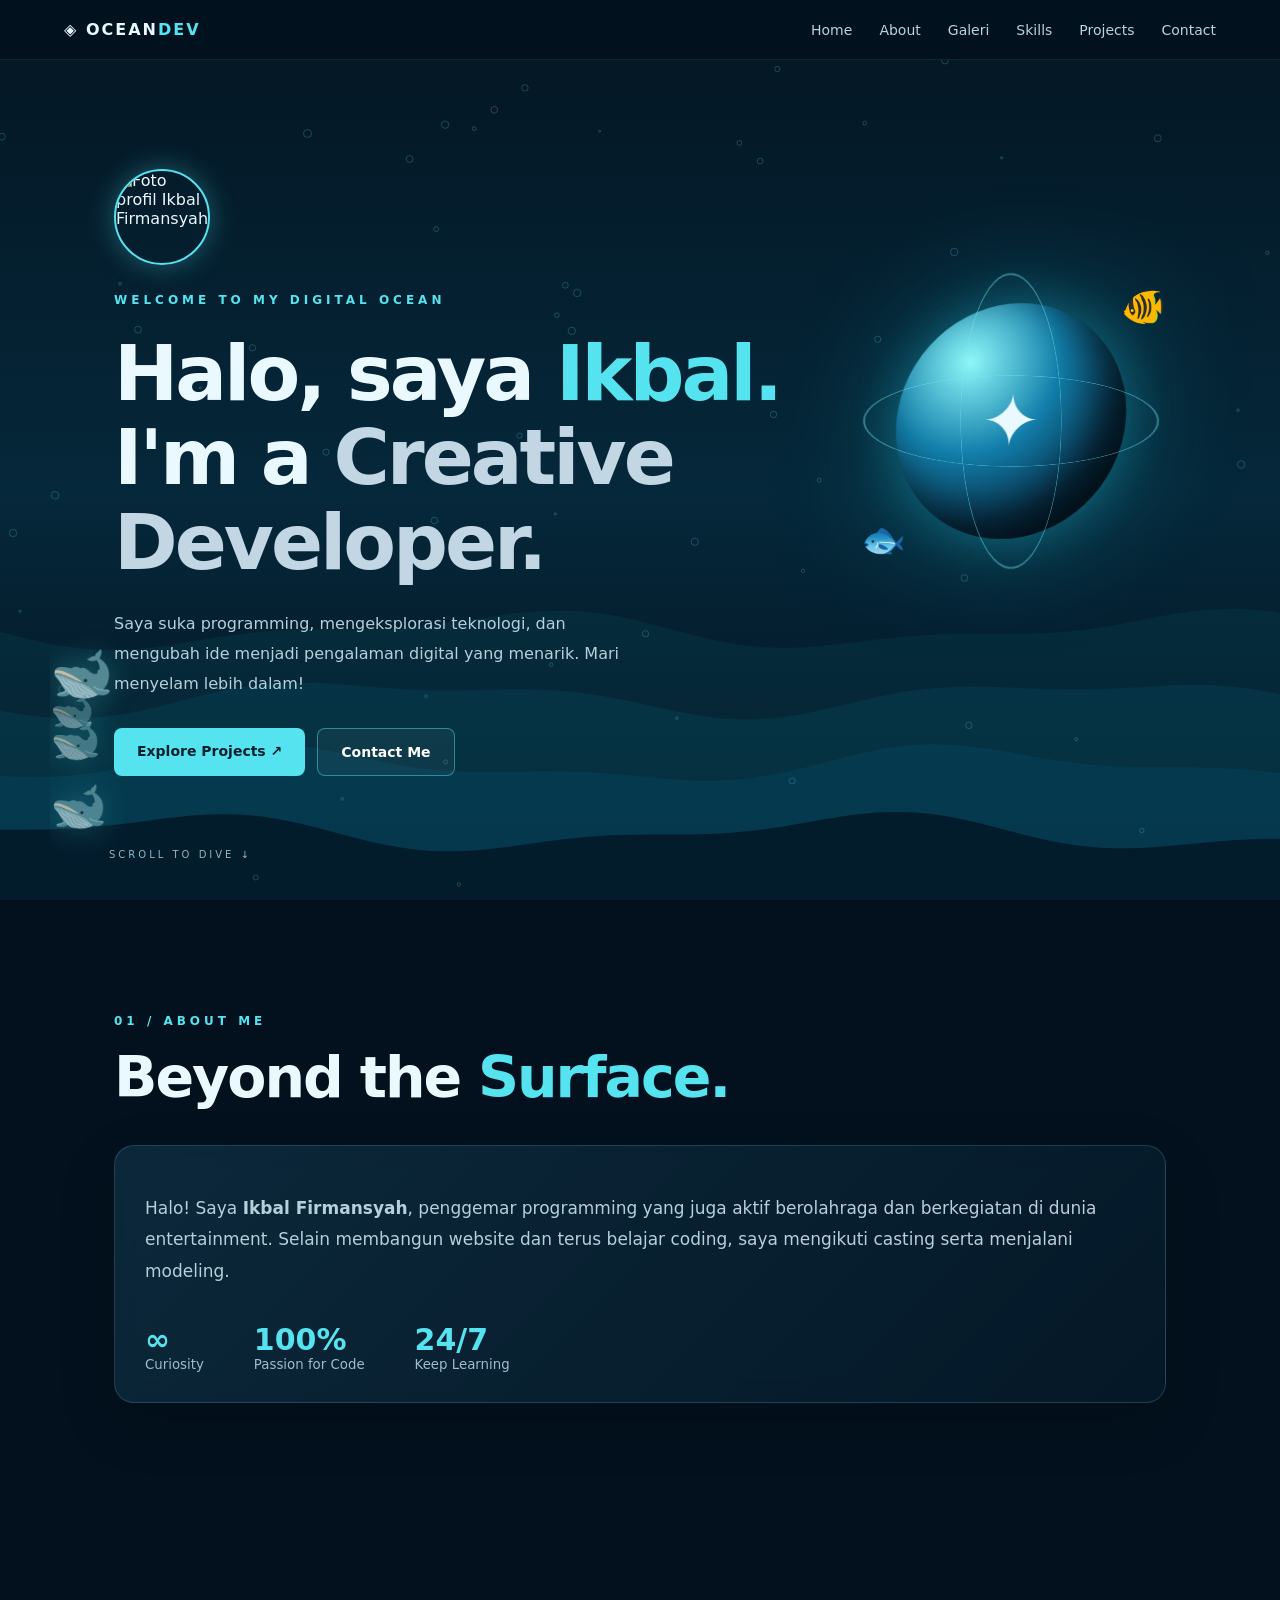
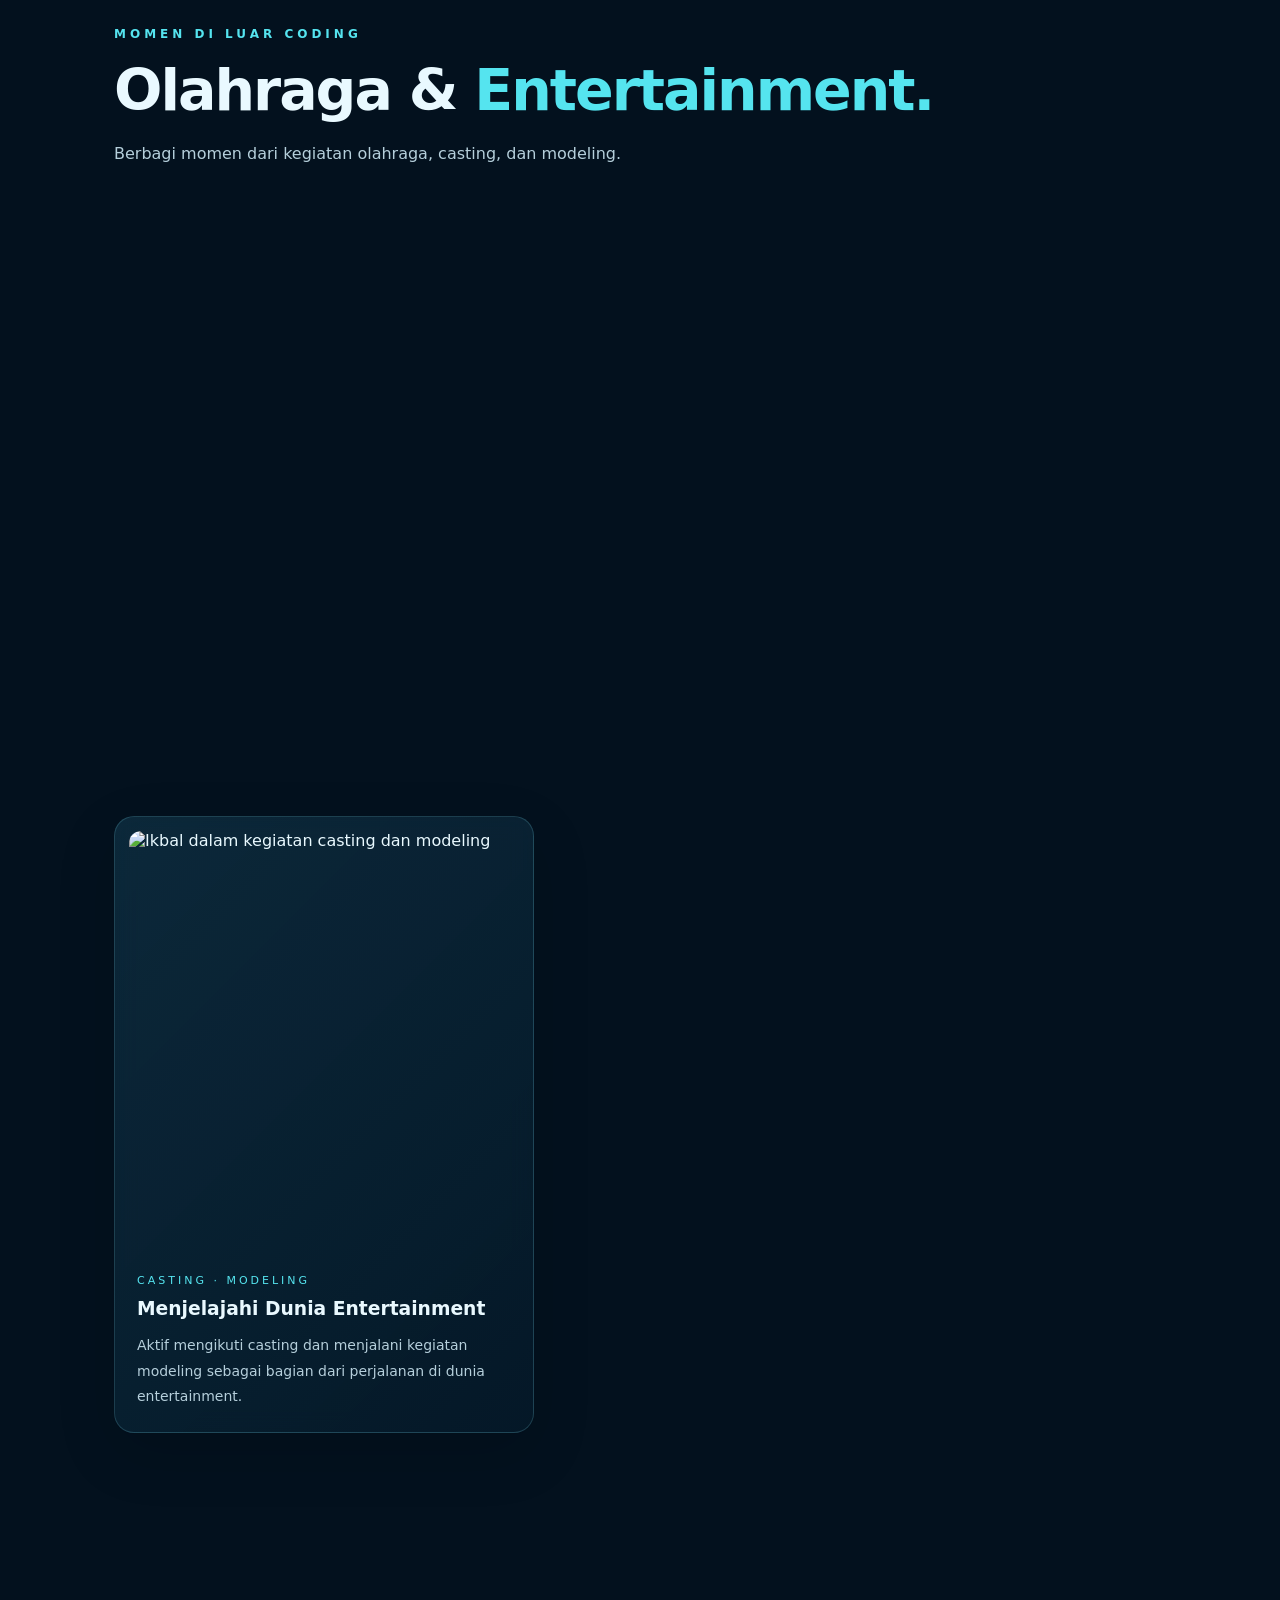
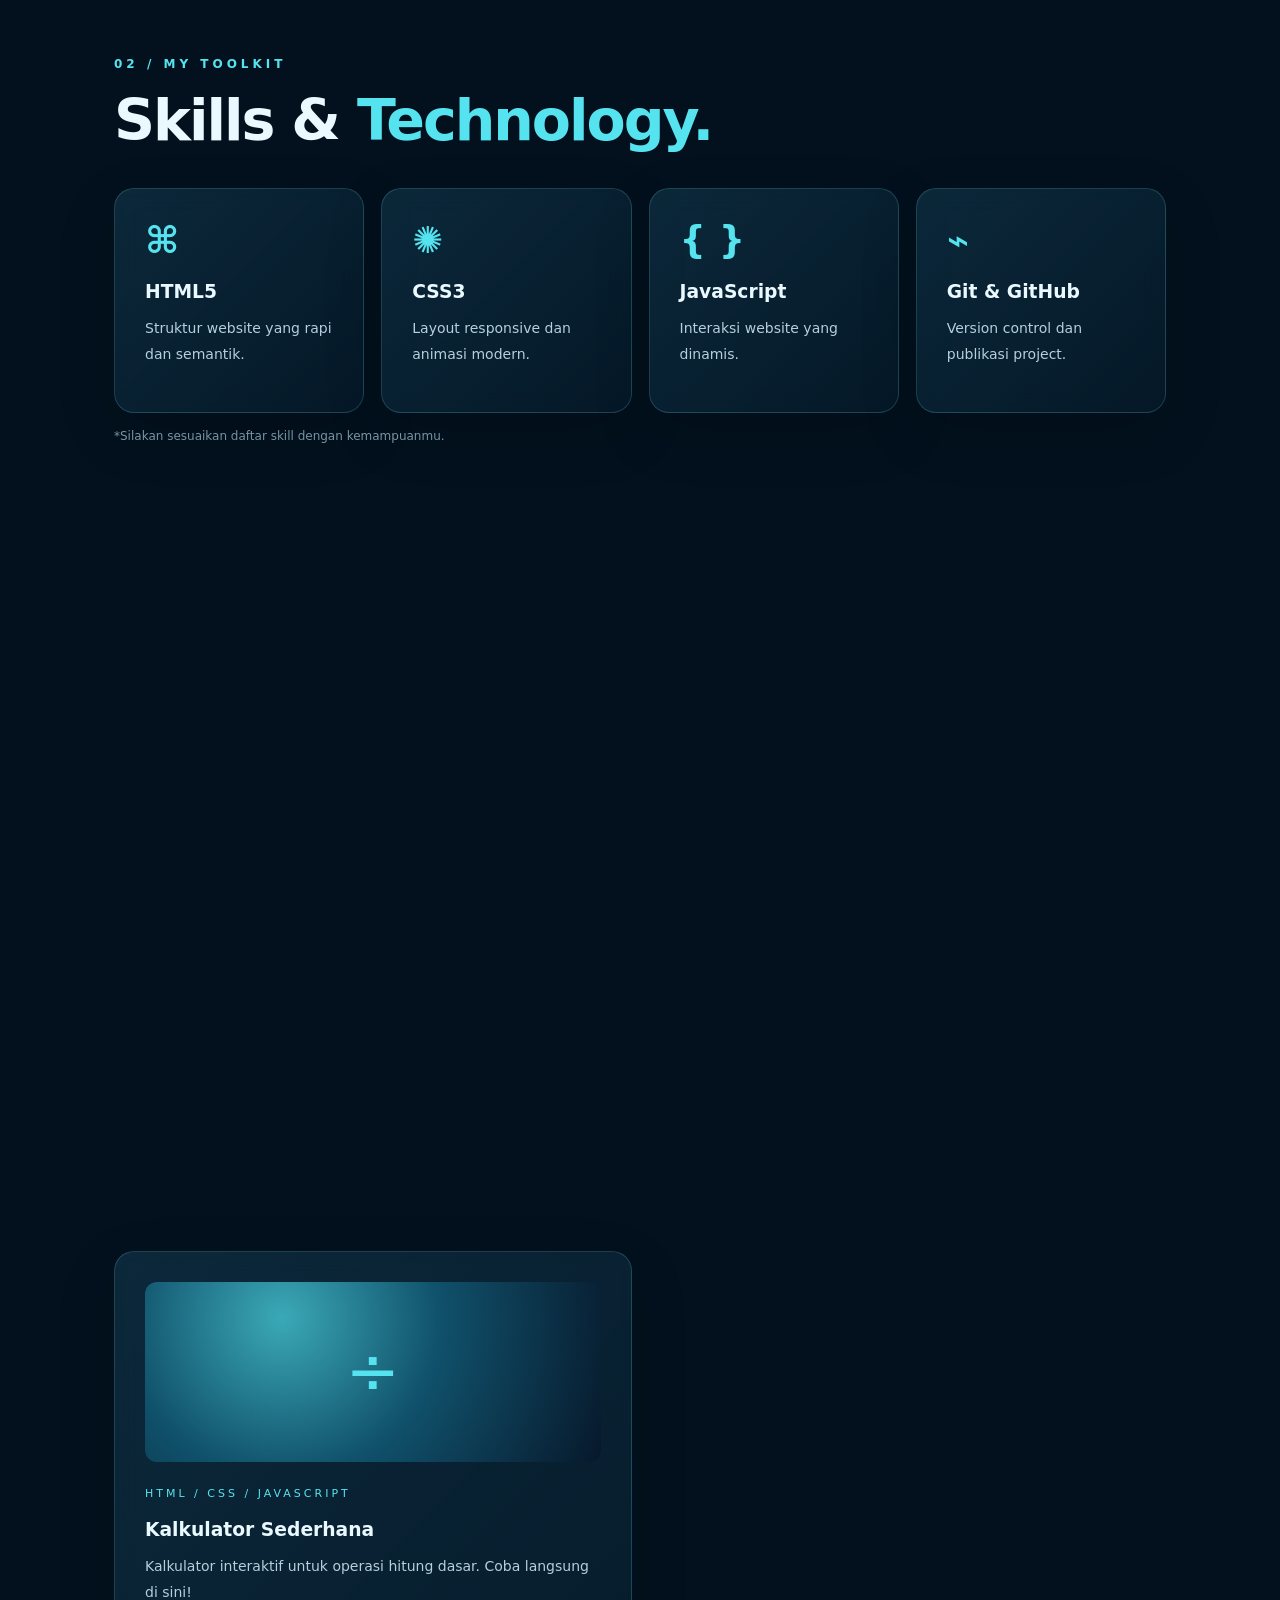
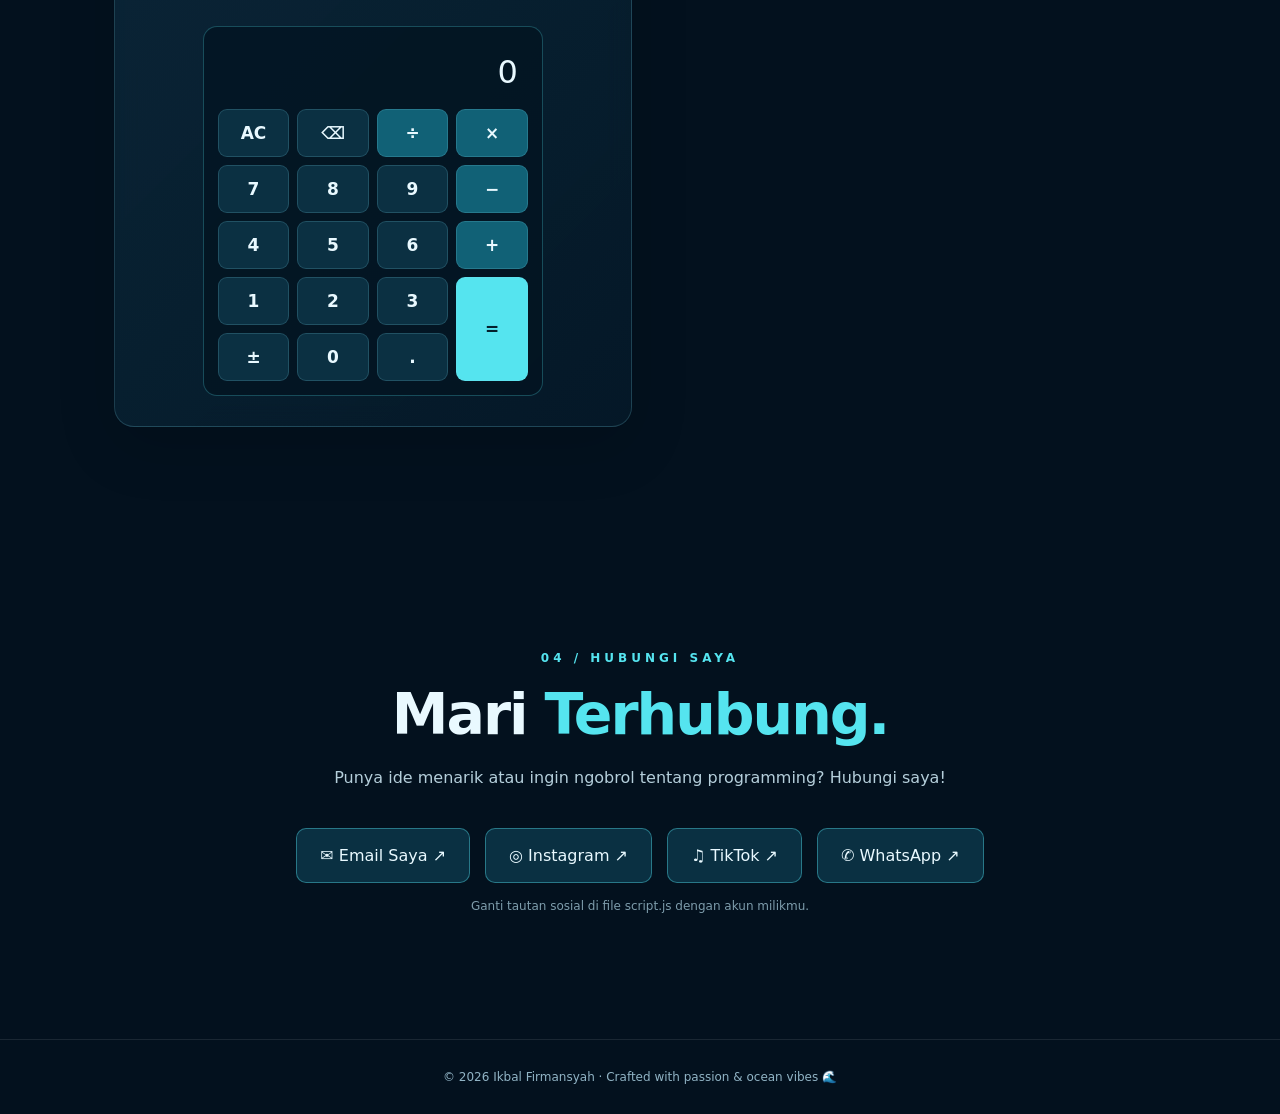
==== index.html @ 035a0cdf "Add files via upload" ====
<!doctype html>
<html lang="id"><head><meta charset="utf-8"><meta name="viewport" content="width=device-width, initial-scale=1"><meta name="theme-color" content="#041827"><meta name="description" content="Portofolio Ocean Developer - pecinta programming dan kreativitas digital"><title>Ocean Developer | Portfolio</title><link rel="stylesheet" href="style.css"><link rel="stylesheet" href="ocean-animation.css"></head><body>
<canvas id="ocean" aria-hidden="true"></canvas><header class="nav"><a class="logo" href="#home">◈ OCEAN<span>DEV</span></a><button id="menu" aria-label="Buka navigasi" aria-expanded="false">☰</button><nav id="links"><a href="#home">Home</a><a href="#about">About</a><a href="#gallery">Galeri</a><a href="#skills">Skills</a><a href="#projects">Projects</a><a href="#contact">Contact</a></nav></header>
<main><section class="hero" id="home"><div class="hero-content reveal"><img class="profile-photo" src="assets/profile.png" alt="Foto profil Ikbal Firmansyah" width="96" height="96"><span class="eyebrow">WELCOME TO MY DIGITAL OCEAN</span><h1>Halo, saya <span>Ikbal.</span><br>I'm a <em>Creative Developer.</em></h1><p>Saya suka programming, mengeksplorasi teknologi, dan mengubah ide menjadi pengalaman digital yang menarik. Mari menyelam lebih dalam!</p><div class="actions"><a class="btn" href="#projects">Explore Projects ↗</a><a class="btn outline" href="#contact">Contact Me</a></div></div><div class="whales" aria-hidden="true"><span class="whale whale-one">🐋</span><span class="whale whale-two">🐋</span><span class="whale whale-three">🐋</span><span class="whale whale-four">🐋</span></div><div class="sea-orb" aria-hidden="true"><div class="orb-core">✦</div><div class="orbit orbit-one"></div><div class="orbit orbit-two"></div><div class="fish fish-one">🐠</div><div class="fish fish-two">🐟</div></div><a class="scroll" href="#about">SCROLL TO DIVE ↓</a></section>
<section class="section" id="about"><div class="section-heading reveal"><span class="eyebrow">01 / ABOUT ME</span><h2>Beyond the <span>Surface.</span></h2></div><div class="glass reveal"><p>Halo! Saya <strong>Ikbal Firmansyah</strong>, penggemar programming yang juga aktif berolahraga dan berkegiatan di dunia entertainment. Selain membangun website dan terus belajar coding, saya mengikuti casting serta menjalani modeling.</p><div class="stats"><div><strong>∞</strong><small>Curiosity</small></div><div><strong>100%</strong><small>Passion for Code</small></div><div><strong>24/7</strong><small>Keep Learning</small></div></div></div></section>
<section class="section" id="gallery"><div class="section-heading reveal"><span class="eyebrow">MOMEN DI LUAR CODING</span><h2>Olahraga & <span>Entertainment.</span></h2><p>Berbagi momen dari kegiatan olahraga, casting, dan modeling.</p></div><div class="activity-gallery"><figure class="glass activity-card reveal"><img src="assets/half-marathon-finish.jpg" alt="Ikbal menyelesaikan lomba lari half marathon sejauh 21 kilometer" loading="lazy"><figcaption><span>OLAHRAGA · LARI</span><h3>Half Marathon — Finish 21 KM</h3><p>Momen menyelesaikan half marathon. Konsistensi dan semangat sampai garis finish!</p></figcaption></figure><figure class="glass activity-card reveal"><img src="assets/entertainment-modeling.png" alt="Ikbal dalam kegiatan modeling" loading="lazy"><figcaption><span>DUNIA ENTERTAINMENT</span><h3>Modeling</h3><p>Salah satu momen saya berkegiatan dan mengembangkan pengalaman di dunia modeling.</p></figcaption></figure><figure class="glass activity-card reveal"><img src="assets/casting-modeling.jpg" alt="Ikbal dalam kegiatan casting dan modeling" loading="lazy"><figcaption><span>CASTING · MODELING</span><h3>Menjelajahi Dunia Entertainment</h3><p>Aktif mengikuti casting dan menjalani kegiatan modeling sebagai bagian dari perjalanan di dunia entertainment.</p></figcaption></figure></div></section>
<section class="section" id="skills"><div class="section-heading reveal"><span class="eyebrow">02 / MY TOOLKIT</span><h2>Skills & <span>Technology.</span></h2></div><div class="cards"><article class="glass skill reveal"><div class="symbol">⌘</div><h3>HTML5</h3><p>Struktur website yang rapi dan semantik.</p></article><article class="glass skill reveal"><div class="symbol">✺</div><h3>CSS3</h3><p>Layout responsive dan animasi modern.</p></article><article class="glass skill reveal"><div class="symbol">{ }</div><h3>JavaScript</h3><p>Interaksi website yang dinamis.</p></article><article class="glass skill reveal"><div class="symbol">⌁</div><h3>Git & GitHub</h3><p>Version control dan publikasi project.</p></article></div><p class="note">*Silakan sesuaikan daftar skill dengan kemampuanmu.</p></section>
<section class="section" id="projects"><div class="section-heading reveal"><span class="eyebrow">03 / SELECTED WORK</span><h2>My <span>Projects.</span></h2></div><div class="cards projects"><article class="glass project reveal"><div class="project-art art-one">◈</div><span>WEB DESIGN</span><h3>Ocean Portfolio</h3><p>Website portofolio responsif bertema bawah laut, dibuat dengan HTML, CSS, dan JavaScript.</p><a href="#home">Lihat Website ↗</a></article><article class="glass project reveal"><div class="project-art art-two">〰</div><span>JAVASCRIPT / CANVAS</span><h3>Ocean Animation</h3><p>Animasi ombak dan gelembung interaktif yang menjadi latar visual portofolio ini.</p><a href="#contact">Mari Berkolaborasi ↗</a></article><article class="glass project reveal"><div class="project-art art-calculator">÷</div><span>HTML / CSS / JAVASCRIPT</span><h3>Kalkulator Sederhana</h3><p>Kalkulator interaktif untuk operasi hitung dasar. Coba langsung di sini!</p><div class="calculator" id="calculator" aria-label="Kalkulator sederhana"><output class="calculator-display" id="calculator-display" aria-live="polite" aria-label="Hasil kalkulator">0</output><div class="calculator-keys"><button type="button" data-action="clear">AC</button><button type="button" data-action="delete" aria-label="Hapus angka terakhir">⌫</button><button type="button" data-action="operator" data-value="/">÷</button><button type="button" data-action="operator" data-value="*">×</button><button type="button" data-value="7">7</button><button type="button" data-value="8">8</button><button type="button" data-value="9">9</button><button type="button" data-action="operator" data-value="-">−</button><button type="button" data-value="4">4</button><button type="button" data-value="5">5</button><button type="button" data-value="6">6</button><button type="button" data-action="operator" data-value="+">+</button><button type="button" data-value="1">1</button><button type="button" data-value="2">2</button><button type="button" data-value="3">3</button><button type="button" class="calculator-equals" data-action="equals">=</button><button type="button" data-action="sign" aria-label="Ubah tanda angka">±</button><button type="button" data-value="0">0</button><button type="button" data-action="decimal">.</button></div></div></article></div></section>
<section class="section contact" id="contact"><div class="section-heading reveal"><span class="eyebrow">04 / HUBUNGI SAYA</span><h2>Mari <span>Terhubung.</span></h2><p>Punya ide menarik atau ingin ngobrol tentang programming? Hubungi saya!</p></div><div class="socials reveal"><a href="mailto:ikbalfirmansyaah12@gmail.com">✉ Email Saya ↗</a><a id="ig" href="https://instagram.com/" target="_blank" rel="noopener noreferrer">◎ Instagram ↗</a><a id="tt" href="https://www.tiktok.com/" target="_blank" rel="noopener noreferrer">♫ TikTok ↗</a><a id="wa" href="https://wa.me/" target="_blank" rel="noopener noreferrer">✆ WhatsApp ↗</a></div><p class="note">Ganti tautan sosial di file script.js dengan akun milikmu.</p></section></main><footer>© <span id="year"></span> Ikbal Firmansyah · Crafted with passion & ocean vibes 🌊</footer><script src="script.js" defer></script></body></html>
---- style.css ----
:root{color-scheme:dark;--a:#55e4ef;--b:#051b2c;--text:#e9f9ff}*{box-sizing:border-box}html{scroll-behavior:smooth}body{margin:0;background:#03111e;color:var(--text);font-family:Inter,ui-sans-serif,system-ui,-apple-system,Segoe UI,sans-serif;overflow-x:hidden}a{color:inherit;text-decoration:none}#ocean{position:fixed;inset:0;width:100%;height:100%;z-index:-1;pointer-events:none}.nav{position:fixed;top:0;width:100%;padding:20px max(5%,calc((100vw - 1180px)/2));display:flex;justify-content:space-between;align-items:center;background:#03111ecb;backdrop-filter:blur(18px);z-index:10;border-bottom:1px solid #ffffff12}.logo{font-weight:900;letter-spacing:2px}.logo span,h1 span,h2 span{color:var(--a)}nav{display:flex;gap:27px}nav a{font-size:14px;color:#b7d3df}nav a:hover,.project a:hover{color:var(--a)}#menu{display:none;background:none;border:0;color:white;font-size:26px;cursor:pointer}.hero{min-height:100svh;max-width:1180px;margin:auto;padding:145px 5% 100px;display:flex;align-items:center;position:relative;gap:30px}.hero-content{position:relative;z-index:2;max-width:690px}.profile-photo{display:block;width:96px;height:96px;object-fit:cover;object-position:center 25%;border:2px solid #55e4ef;border-radius:50%;box-shadow:0 0 28px #55e4ef55;margin-bottom:24px}.eyebrow{font-size:12px;letter-spacing:4px;color:var(--a);font-weight:700}h1{font-size:clamp(42px,6vw,82px);line-height:1.1;letter-spacing:-3px;margin:24px 0}h1 em{font-style:normal;color:#c2d6e4}p{color:#b5cfdb;line-height:1.85}.hero p{max-width:540px}.actions{display:flex;gap:12px;flex-wrap:wrap;margin-top:30px}.btn{padding:15px 23px;background:var(--a);color:#04202c;border-radius:8px;font-weight:800;font-size:14px;transition:.3s}.btn:hover{transform:translateY(-4px);box-shadow:0 12px 35px #55e4ef55}.btn.outline{background:#ffffff0a;border:1px solid #55e4ef77;color:white}.sea-orb{position:absolute;right:5%;top:29%;width:320px;height:320px;transform-style:preserve-3d;animation:float 6s ease-in-out infinite;filter:drop-shadow(0 0 55px #1cbdd65c)}.orb-core{position:absolute;inset:38px;display:grid;place-items:center;font-size:75px;border-radius:50%;background:radial-gradient(circle at 30% 25%,#8ef7f9,#127eaa 38%,#08344e 68%,#020b18);box-shadow:inset -25px -20px 45px #0009,0 0 50px #27cce844;transform:rotateY(-20deg) rotateX(15deg)}.orbit{position:absolute;inset:12px;border:2px solid #73efff66;border-radius:50%;transform-style:preserve-3d}.orbit-one{transform:rotateX(72deg) rotateZ(25deg);animation:spin 12s linear infinite}.orbit-two{transform:rotateY(70deg) rotateZ(-25deg);animation:spin 17s linear infinite reverse}.fish{position:absolute;font-size:36px;animation:swim 7s ease-in-out infinite}.fish-one{top:25px;right:5px}.fish-two{bottom:20px;left:10px;animation-delay:-3s}.scroll{position:absolute;bottom:40px;left:5%;font-size:10px;letter-spacing:3px;color:#8bb8ca}.section{max-width:1180px;margin:auto;padding:110px 5%;scroll-margin-top:65px}.section-heading{margin-bottom:35px}.section h2{font-size:clamp(34px,5vw,57px);letter-spacing:-2px;margin:15px 0}.glass{background:linear-gradient(135deg,#11374c9e,#061b2bba);border:1px solid #80dfee30;border-radius:20px;backdrop-filter:blur(12px);box-shadow:0 20px 60px #0002;padding:30px}.glass>p{font-size:17px}.stats{display:flex;gap:50px;flex-wrap:wrap;margin-top:35px}.stats div{display:flex;flex-direction:column}.stats strong{font-size:30px;color:var(--a)}.stats small{color:#9fbccc}.cards{display:grid;grid-template-columns:repeat(4,1fr);gap:17px}.skill{transition:.3s}.skill:hover,.project:hover{transform:translateY(-7px);border-color:#55e4ef88}.symbol{font-size:37px;color:var(--a);font-weight:800}.skill h3,.project h3{margin-bottom:8px}.skill p,.project p{font-size:14px}.note{font-size:12px;color:#7e9dac}.projects{grid-template-columns:repeat(2,1fr)}.project{transition:.3s}.activity-gallery{display:grid;grid-template-columns:repeat(auto-fit,minmax(min(100%,320px),420px));gap:20px}.activity-card{margin:0;padding:14px;overflow:hidden;transition:.3s}.activity-card:hover{transform:translateY(-5px);border-color:#55e4ef88}.activity-card img{display:block;width:100%;height:420px;object-fit:cover;object-position:center 25%;border-radius:12px}.activity-card figcaption{padding:18px 8px 8px}.activity-card figcaption>span{color:var(--a);font-size:11px;letter-spacing:3px}.activity-card h3{margin:10px 0}.activity-card p{font-size:14px;margin-bottom:0}.project-art{height:180px;border-radius:12px;display:grid;place-items:center;font-size:65px;margin-bottom:20px}.art-one{background:radial-gradient(circle at 30% 20%,#50e9eb,#116a8d 35%,#032037 75%)}.art-two{background:linear-gradient(135deg,#07415c,#07182b);color:var(--a)}.art-calculator{background:radial-gradient(circle at 30% 20%,#3ba9b7,#10516b 45%,#07182b);color:var(--a)}.project>span{color:var(--a);font-size:11px;letter-spacing:3px}.project a{font-weight:700;font-size:13px}.calculator{max-width:340px;margin:20px auto 0;padding:14px;border:1px solid #55e4ef44;border-radius:14px;background:#031522cc}.calculator-display{display:block;min-height:56px;padding:12px 10px 18px;overflow:hidden;text-align:right;font-size:32px;font-variant-numeric:tabular-nums;color:#e9f9ff}.calculator-keys{display:grid;grid-template-columns:repeat(4,minmax(0,1fr));gap:8px}.calculator-keys button{min-height:48px;border:1px solid #80dfee30;border-radius:9px;background:#0b3042;color:var(--text);font:inherit;font-weight:700;font-size:17px;cursor:pointer;transition:background .2s,transform .2s}.calculator-keys button:hover{background:#14516a;transform:translateY(-2px)}.calculator-keys button:focus-visible{outline:2px solid var(--a);outline-offset:2px}.calculator-keys button[data-action="operator"],.calculator-keys .calculator-equals{background:#116176;color:#e9f9ff}.calculator-keys .calculator-equals{grid-row:span 2;background:var(--a);color:#04202c}.contact{text-align:center}.socials{display:flex;justify-content:center;gap:15px;flex-wrap:wrap}.socials a{border:1px solid #55e4ef66;background:#0a3042;padding:17px 23px;border-radius:10px;transition:.3s}.socials a:hover{background:var(--a);color:#04202c;transform:translateY(-4px)}footer{text-align:center;padding:30px 16px;border-top:1px solid #ffffff18;color:#91b4c5;font-size:12px}.reveal{opacity:0;transform:translateY(28px);transition:opacity .8s,transform .8s}.reveal.visible{opacity:1;transform:translateY(0)}@keyframes float{50%{transform:translateY(-20px) rotateY(12deg)}}@keyframes spin{to{transform:rotateX(72deg) rotateZ(385deg)}}@keyframes swim{50%{transform:translate(15px,-17px) rotate(-10deg)}}@media(max-width:850px){.hero{padding-top:140px;min-height:850px;align-items:flex-start}.hero-content{max-width:100%}.sea-orb{top:auto;bottom:60px;right:calc(50% - 125px);width:250px;height:250px;opacity:.8}.scroll{display:none}.cards{grid-template-columns:repeat(2,1fr)}}@media(max-width:600px){.nav{padding:16px 5%}#menu{display:block}nav{display:none;position:absolute;top:62px;left:0;right:0;background:#041b2b;flex-direction:column;padding:20px 5%;gap:20px}nav.open{display:flex}.hero{min-height:820px;padding-top:125px}h1{letter-spacing:-2px}.sea-orb{bottom:40px}.section{padding:75px 5%}.cards,.projects{grid-template-columns:1fr}.stats{gap:24px}.glass{padding:23px}}@media(prefers-reduced-motion:reduce){*,*:before,*:after{animation:none!important;scroll-behavior:auto!important;transition:none!important}.reveal{opacity:1;transform:none}}
---- ocean-animation.css ----
#home .whales {
  position: absolute;
  inset: 0;
  z-index: 1;
  pointer-events: none;
  overflow: hidden;
}

#home .whale {
  position: absolute;
  left: 0;
  font-size: clamp(38px, 4vw, 54px);
  line-height: 1;
  opacity: 0.78;
  filter: drop-shadow(0 0 16px #55e4ef66);
  animation: whale-swim 28s linear infinite;
}

#home .whale-one {
  top: 72%;
}

#home .whale-two {
  top: 80%;
  font-size: clamp(30px, 3.2vw, 44px);
  opacity: 0.62;
  animation-duration: 36s;
  animation-delay: -12s;
}

#home .whale-three {
  top: 87%;
  font-size: clamp(34px, 3.6vw, 48px);
  opacity: 0.7;
  animation-duration: 32s;
  animation-delay: -21s;
}

#home .whale-four {
  top: 77%;
  font-size: clamp(26px, 2.8vw, 38px);
  opacity: 0.5;
  animation-duration: 40s;
  animation-delay: -30s;
}

@keyframes whale-swim {
  from {
    transform: translateX(-120px) scaleX(-1);
  }
  to {
    transform: translateX(calc(100vw + 120px)) scaleX(-1);
  }
}

@media (prefers-reduced-motion: reduce) {
  #home .whale {
    left: auto;
    right: 6%;
    animation: none;
  }
}
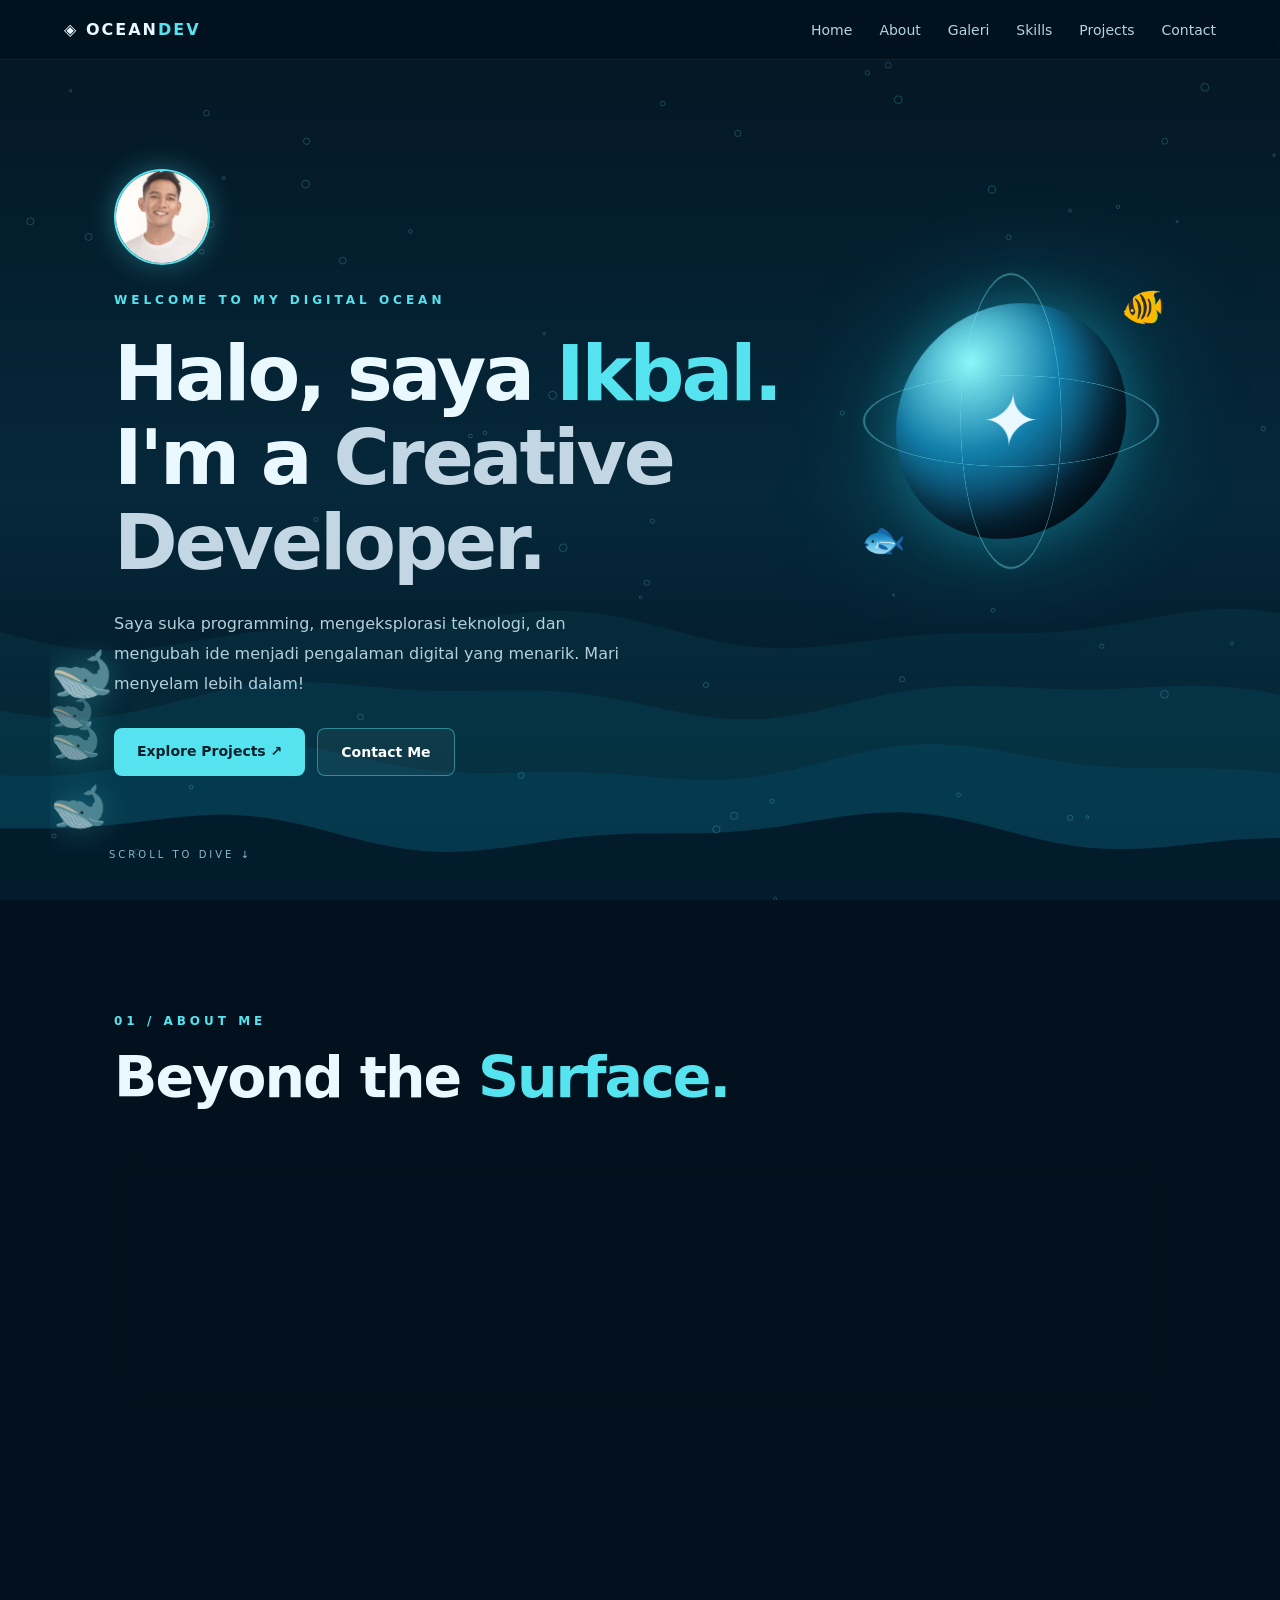
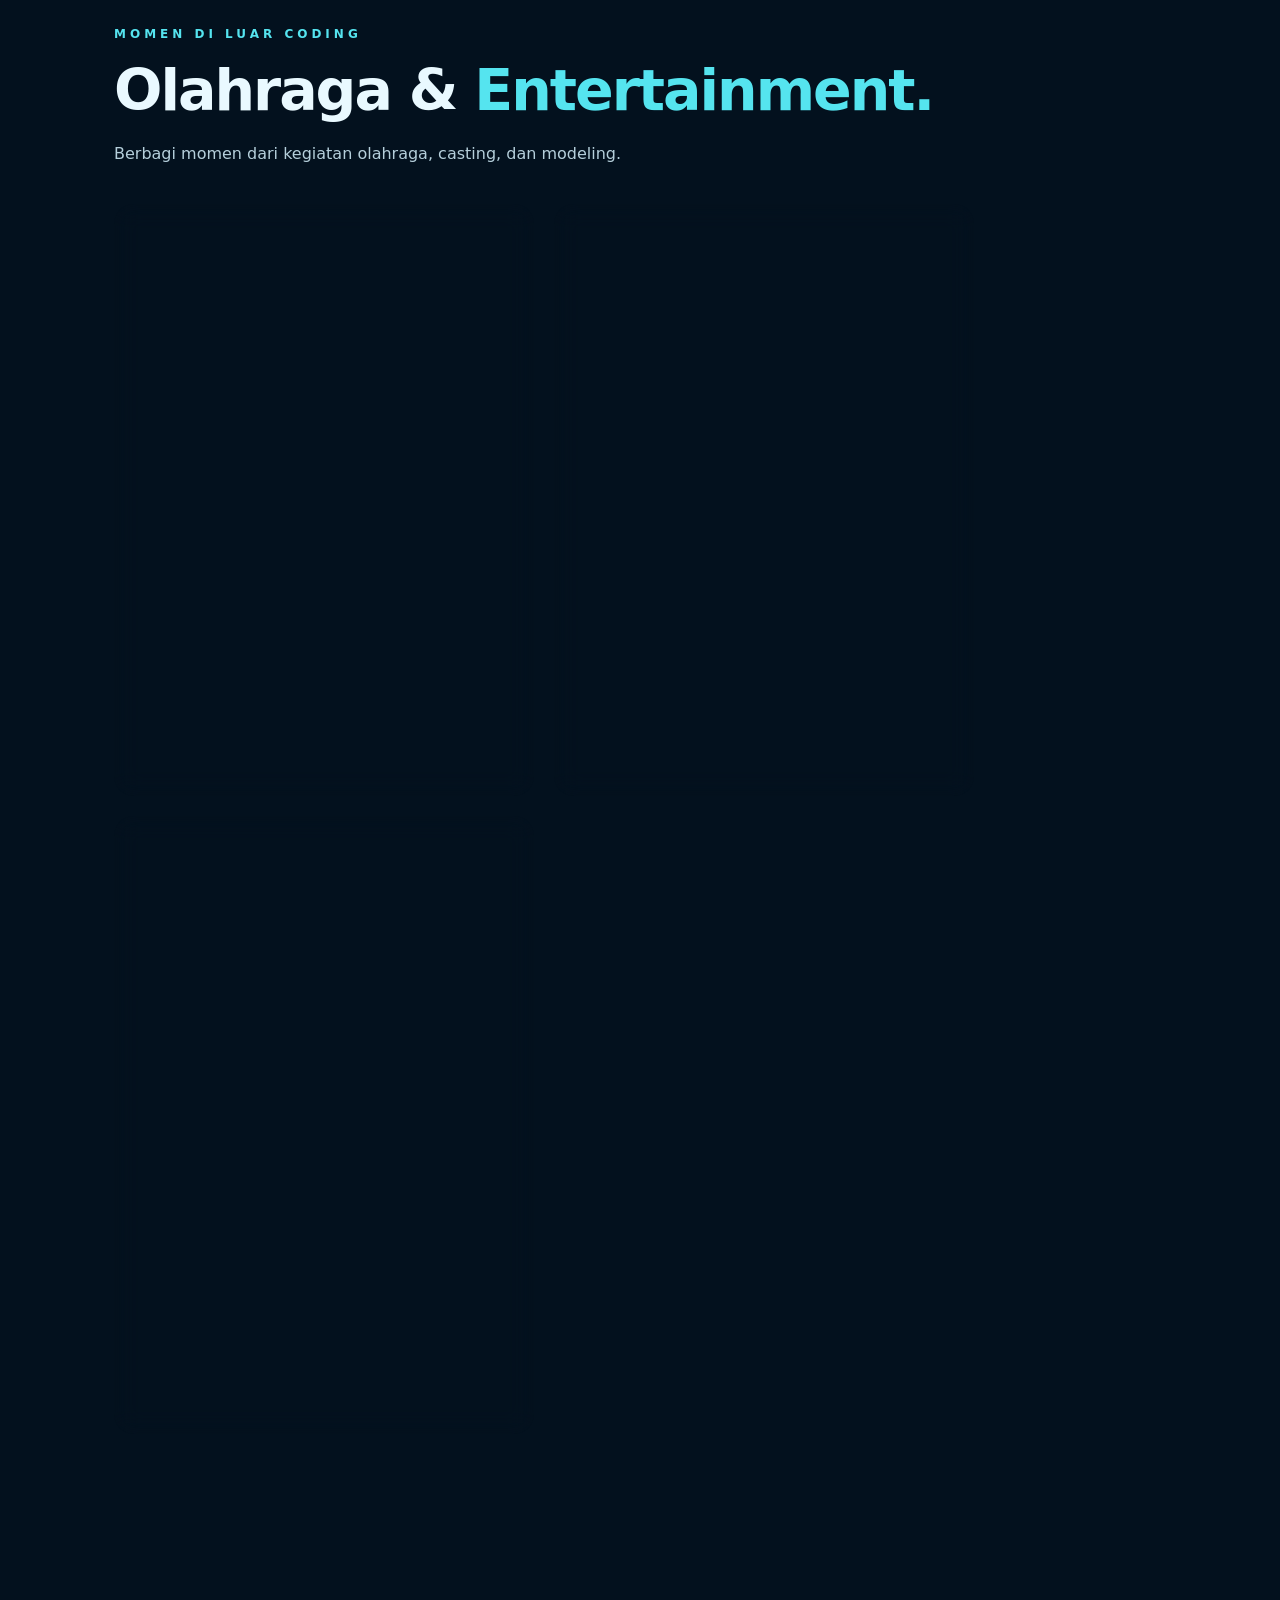
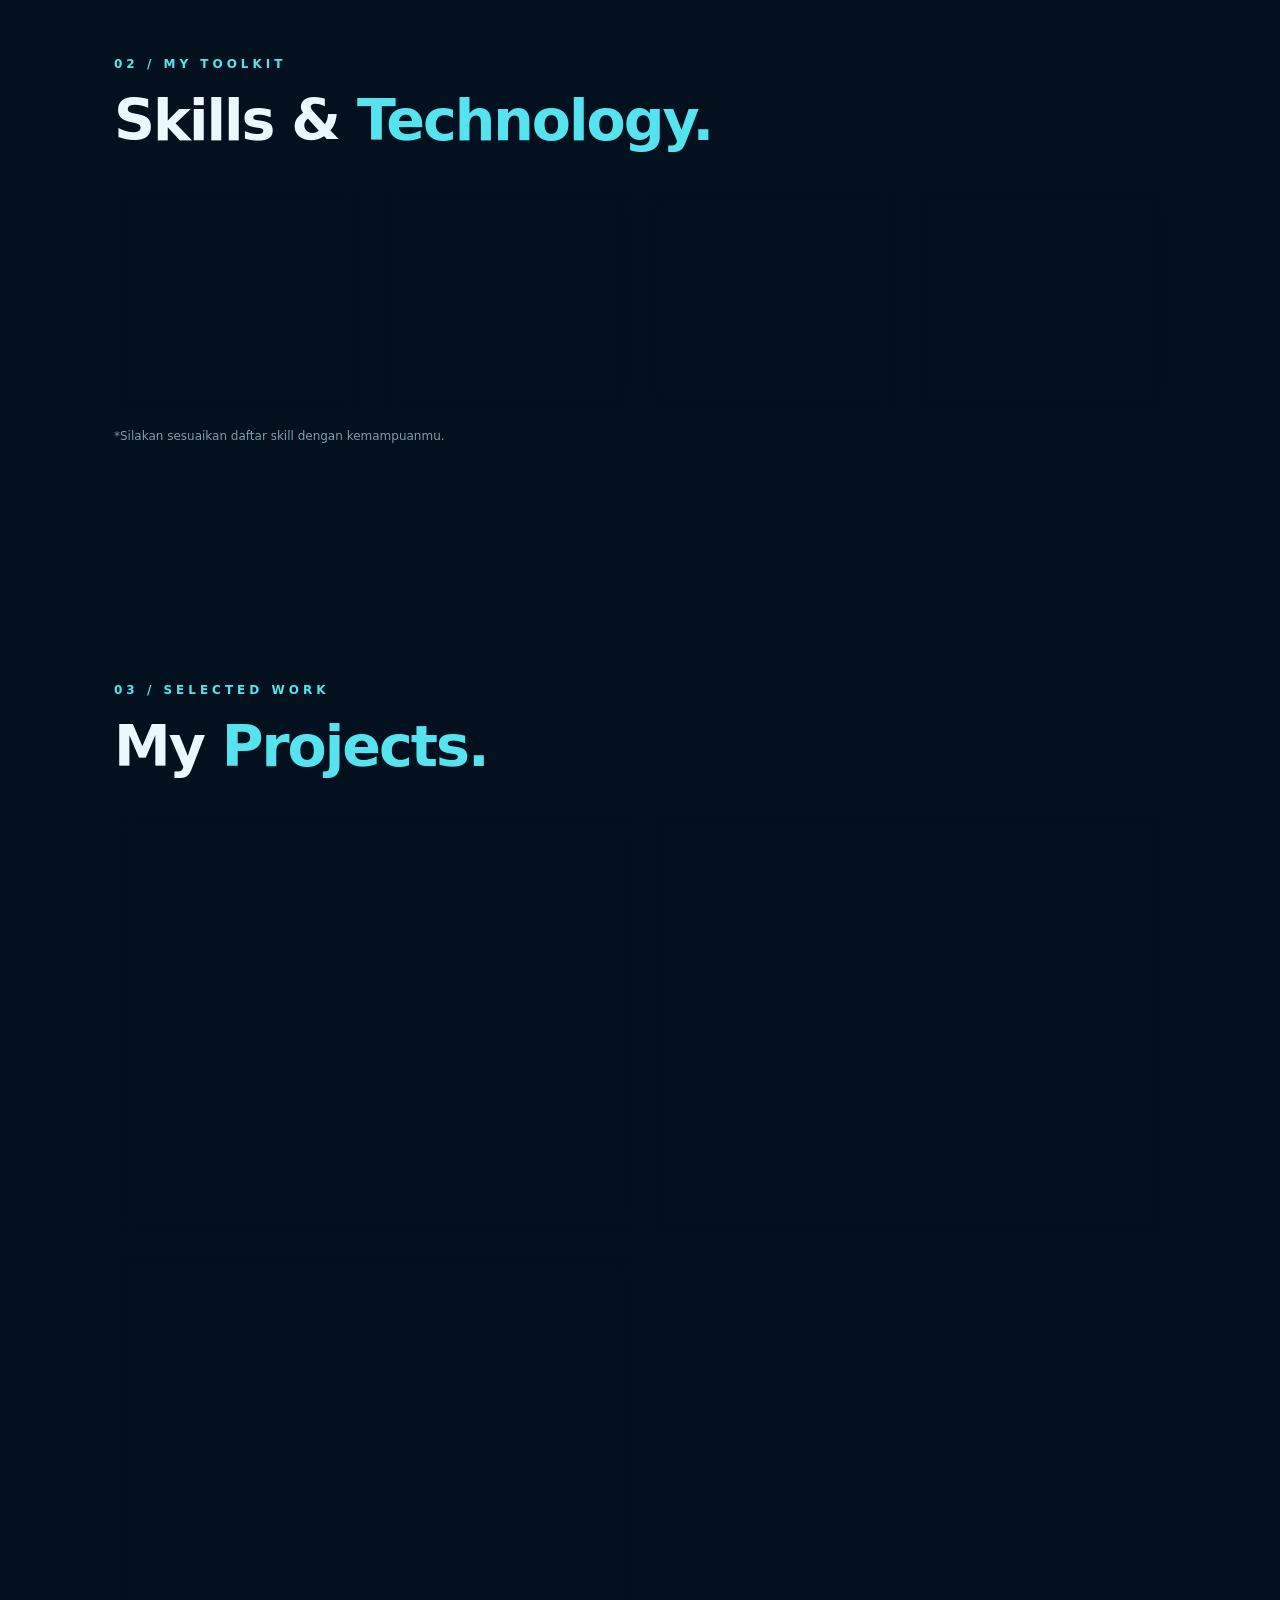
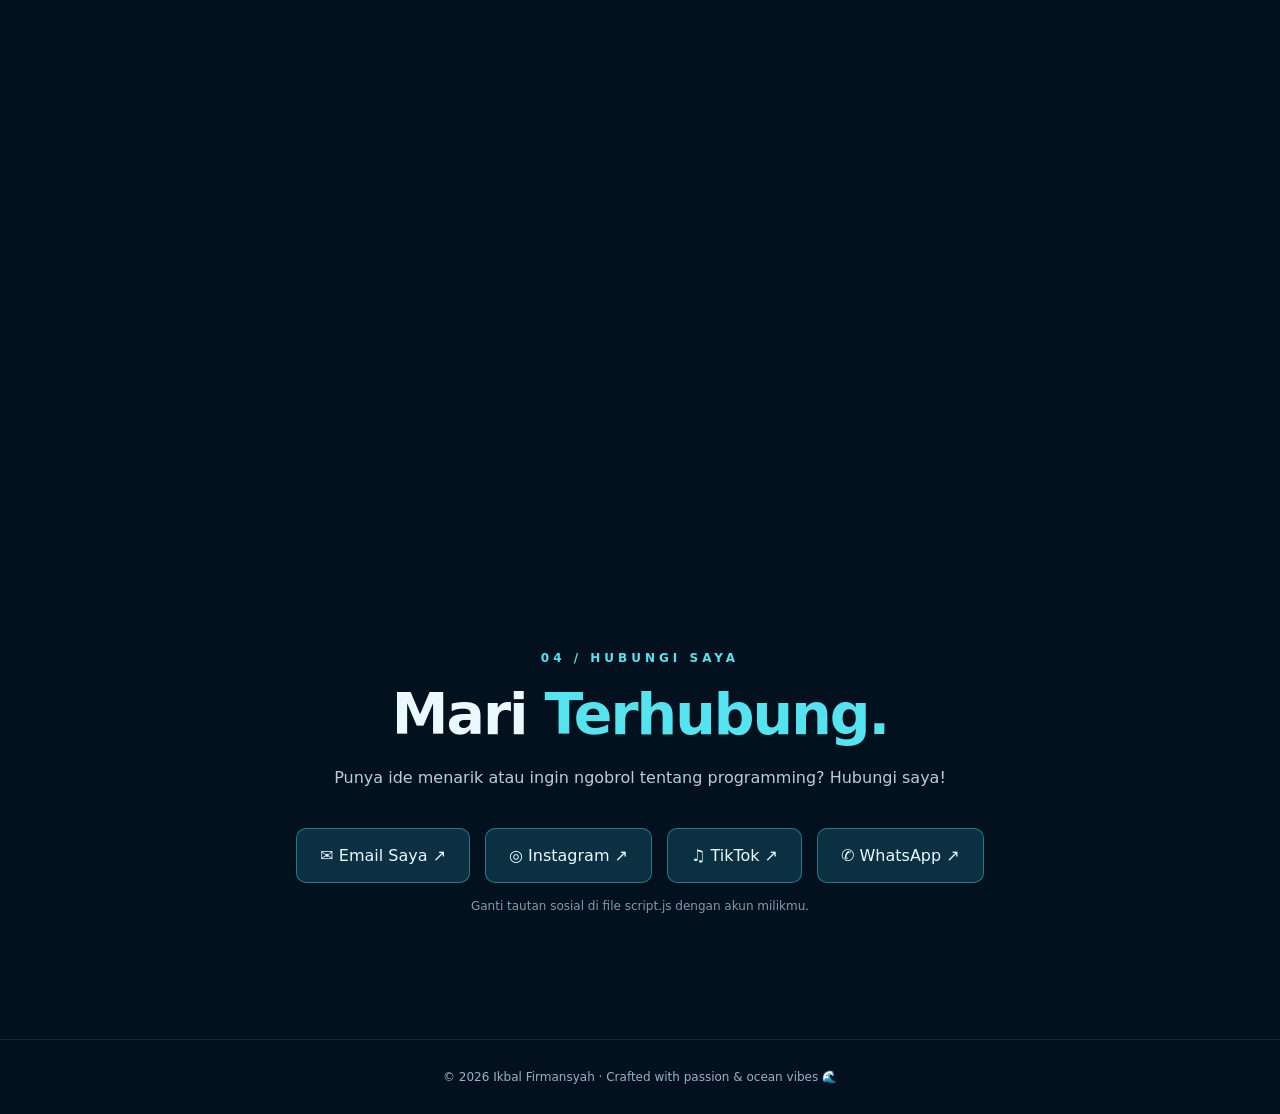
==== commit 8283e595: "Fix root portfolio image paths Point the published root page to image files available at repository " ====
--- a/index.html
+++ b/index.html
@@ -1,9 +1,9 @@
 <!doctype html>
 <html lang="id"><head><meta charset="utf-8"><meta name="viewport" content="width=device-width, initial-scale=1"><meta name="theme-color" content="#041827"><meta name="description" content="Portofolio Ocean Developer - pecinta programming dan kreativitas digital"><title>Ocean Developer | Portfolio</title><link rel="stylesheet" href="style.css"><link rel="stylesheet" href="ocean-animation.css"></head><body>
 <canvas id="ocean" aria-hidden="true"></canvas><header class="nav"><a class="logo" href="#home">◈ OCEAN<span>DEV</span></a><button id="menu" aria-label="Buka navigasi" aria-expanded="false">☰</button><nav id="links"><a href="#home">Home</a><a href="#about">About</a><a href="#gallery">Galeri</a><a href="#skills">Skills</a><a href="#projects">Projects</a><a href="#contact">Contact</a></nav></header>
-<main><section class="hero" id="home"><div class="hero-content reveal"><img class="profile-photo" src="assets/profile.png" alt="Foto profil Ikbal Firmansyah" width="96" height="96"><span class="eyebrow">WELCOME TO MY DIGITAL OCEAN</span><h1>Halo, saya <span>Ikbal.</span><br>I'm a <em>Creative Developer.</em></h1><p>Saya suka programming, mengeksplorasi teknologi, dan mengubah ide menjadi pengalaman digital yang menarik. Mari menyelam lebih dalam!</p><div class="actions"><a class="btn" href="#projects">Explore Projects ↗</a><a class="btn outline" href="#contact">Contact Me</a></div></div><div class="whales" aria-hidden="true"><span class="whale whale-one">🐋</span><span class="whale whale-two">🐋</span><span class="whale whale-three">🐋</span><span class="whale whale-four">🐋</span></div><div class="sea-orb" aria-hidden="true"><div class="orb-core">✦</div><div class="orbit orbit-one"></div><div class="orbit orbit-two"></div><div class="fish fish-one">🐠</div><div class="fish fish-two">🐟</div></div><a class="scroll" href="#about">SCROLL TO DIVE ↓</a></section>
+<main><section class="hero" id="home"><div class="hero-content reveal"><img class="profile-photo" src="profile.png" alt="Foto profil Ikbal Firmansyah" width="96" height="96"><span class="eyebrow">WELCOME TO MY DIGITAL OCEAN</span><h1>Halo, saya <span>Ikbal.</span><br>I'm a <em>Creative Developer.</em></h1><p>Saya suka programming, mengeksplorasi teknologi, dan mengubah ide menjadi pengalaman digital yang menarik. Mari menyelam lebih dalam!</p><div class="actions"><a class="btn" href="#projects">Explore Projects ↗</a><a class="btn outline" href="#contact">Contact Me</a></div></div><div class="whales" aria-hidden="true"><span class="whale whale-one">🐋</span><span class="whale whale-two">🐋</span><span class="whale whale-three">🐋</span><span class="whale whale-four">🐋</span></div><div class="sea-orb" aria-hidden="true"><div class="orb-core">✦</div><div class="orbit orbit-one"></div><div class="orbit orbit-two"></div><div class="fish fish-one">🐠</div><div class="fish fish-two">🐟</div></div><a class="scroll" href="#about">SCROLL TO DIVE ↓</a></section>
 <section class="section" id="about"><div class="section-heading reveal"><span class="eyebrow">01 / ABOUT ME</span><h2>Beyond the <span>Surface.</span></h2></div><div class="glass reveal"><p>Halo! Saya <strong>Ikbal Firmansyah</strong>, penggemar programming yang juga aktif berolahraga dan berkegiatan di dunia entertainment. Selain membangun website dan terus belajar coding, saya mengikuti casting serta menjalani modeling.</p><div class="stats"><div><strong>∞</strong><small>Curiosity</small></div><div><strong>100%</strong><small>Passion for Code</small></div><div><strong>24/7</strong><small>Keep Learning</small></div></div></div></section>
-<section class="section" id="gallery"><div class="section-heading reveal"><span class="eyebrow">MOMEN DI LUAR CODING</span><h2>Olahraga & <span>Entertainment.</span></h2><p>Berbagi momen dari kegiatan olahraga, casting, dan modeling.</p></div><div class="activity-gallery"><figure class="glass activity-card reveal"><img src="assets/half-marathon-finish.jpg" alt="Ikbal menyelesaikan lomba lari half marathon sejauh 21 kilometer" loading="lazy"><figcaption><span>OLAHRAGA · LARI</span><h3>Half Marathon — Finish 21 KM</h3><p>Momen menyelesaikan half marathon. Konsistensi dan semangat sampai garis finish!</p></figcaption></figure><figure class="glass activity-card reveal"><img src="assets/entertainment-modeling.png" alt="Ikbal dalam kegiatan modeling" loading="lazy"><figcaption><span>DUNIA ENTERTAINMENT</span><h3>Modeling</h3><p>Salah satu momen saya berkegiatan dan mengembangkan pengalaman di dunia modeling.</p></figcaption></figure><figure class="glass activity-card reveal"><img src="assets/casting-modeling.jpg" alt="Ikbal dalam kegiatan casting dan modeling" loading="lazy"><figcaption><span>CASTING · MODELING</span><h3>Menjelajahi Dunia Entertainment</h3><p>Aktif mengikuti casting dan menjalani kegiatan modeling sebagai bagian dari perjalanan di dunia entertainment.</p></figcaption></figure></div></section>
+<section class="section" id="gallery"><div class="section-heading reveal"><span class="eyebrow">MOMEN DI LUAR CODING</span><h2>Olahraga & <span>Entertainment.</span></h2><p>Berbagi momen dari kegiatan olahraga, casting, dan modeling.</p></div><div class="activity-gallery"><figure class="glass activity-card reveal"><img src="half-marathon-finish.jpg" alt="Ikbal menyelesaikan lomba lari half marathon sejauh 21 kilometer" loading="lazy"><figcaption><span>OLAHRAGA · LARI</span><h3>Half Marathon — Finish 21 KM</h3><p>Momen menyelesaikan half marathon. Konsistensi dan semangat sampai garis finish!</p></figcaption></figure><figure class="glass activity-card reveal"><img src="entertainment-modeling.png" alt="Ikbal dalam kegiatan modeling" loading="lazy"><figcaption><span>DUNIA ENTERTAINMENT</span><h3>Modeling</h3><p>Salah satu momen saya berkegiatan dan mengembangkan pengalaman di dunia modeling.</p></figcaption></figure><figure class="glass activity-card reveal"><img src="casting-modeling.jpg" alt="Ikbal dalam kegiatan casting dan modeling" loading="lazy"><figcaption><span>CASTING · MODELING</span><h3>Menjelajahi Dunia Entertainment</h3><p>Aktif mengikuti casting dan menjalani kegiatan modeling sebagai bagian dari perjalanan di dunia entertainment.</p></figcaption></figure></div></section>
 <section class="section" id="skills"><div class="section-heading reveal"><span class="eyebrow">02 / MY TOOLKIT</span><h2>Skills & <span>Technology.</span></h2></div><div class="cards"><article class="glass skill reveal"><div class="symbol">⌘</div><h3>HTML5</h3><p>Struktur website yang rapi dan semantik.</p></article><article class="glass skill reveal"><div class="symbol">✺</div><h3>CSS3</h3><p>Layout responsive dan animasi modern.</p></article><article class="glass skill reveal"><div class="symbol">{ }</div><h3>JavaScript</h3><p>Interaksi website yang dinamis.</p></article><article class="glass skill reveal"><div class="symbol">⌁</div><h3>Git & GitHub</h3><p>Version control dan publikasi project.</p></article></div><p class="note">*Silakan sesuaikan daftar skill dengan kemampuanmu.</p></section>
 <section class="section" id="projects"><div class="section-heading reveal"><span class="eyebrow">03 / SELECTED WORK</span><h2>My <span>Projects.</span></h2></div><div class="cards projects"><article class="glass project reveal"><div class="project-art art-one">◈</div><span>WEB DESIGN</span><h3>Ocean Portfolio</h3><p>Website portofolio responsif bertema bawah laut, dibuat dengan HTML, CSS, dan JavaScript.</p><a href="#home">Lihat Website ↗</a></article><article class="glass project reveal"><div class="project-art art-two">〰</div><span>JAVASCRIPT / CANVAS</span><h3>Ocean Animation</h3><p>Animasi ombak dan gelembung interaktif yang menjadi latar visual portofolio ini.</p><a href="#contact">Mari Berkolaborasi ↗</a></article><article class="glass project reveal"><div class="project-art art-calculator">÷</div><span>HTML / CSS / JAVASCRIPT</span><h3>Kalkulator Sederhana</h3><p>Kalkulator interaktif untuk operasi hitung dasar. Coba langsung di sini!</p><div class="calculator" id="calculator" aria-label="Kalkulator sederhana"><output class="calculator-display" id="calculator-display" aria-live="polite" aria-label="Hasil kalkulator">0</output><div class="calculator-keys"><button type="button" data-action="clear">AC</button><button type="button" data-action="delete" aria-label="Hapus angka terakhir">⌫</button><button type="button" data-action="operator" data-value="/">÷</button><button type="button" data-action="operator" data-value="*">×</button><button type="button" data-value="7">7</button><button type="button" data-value="8">8</button><button type="button" data-value="9">9</button><button type="button" data-action="operator" data-value="-">−</button><button type="button" data-value="4">4</button><button type="button" data-value="5">5</button><button type="button" data-value="6">6</button><button type="button" data-action="operator" data-value="+">+</button><button type="button" data-value="1">1</button><button type="button" data-value="2">2</button><button type="button" data-value="3">3</button><button type="button" class="calculator-equals" data-action="equals">=</button><button type="button" data-action="sign" aria-label="Ubah tanda angka">±</button><button type="button" data-value="0">0</button><button type="button" data-action="decimal">.</button></div></div></article></div></section>
 <section class="section contact" id="contact"><div class="section-heading reveal"><span class="eyebrow">04 / HUBUNGI SAYA</span><h2>Mari <span>Terhubung.</span></h2><p>Punya ide menarik atau ingin ngobrol tentang programming? Hubungi saya!</p></div><div class="socials reveal"><a href="mailto:ikbalfirmansyaah12@gmail.com">✉ Email Saya ↗</a><a id="ig" href="https://instagram.com/" target="_blank" rel="noopener noreferrer">◎ Instagram ↗</a><a id="tt" href="https://www.tiktok.com/" target="_blank" rel="noopener noreferrer">♫ TikTok ↗</a><a id="wa" href="https://wa.me/" target="_blank" rel="noopener noreferrer">✆ WhatsApp ↗</a></div><p class="note">Ganti tautan sosial di file script.js dengan akun milikmu.</p></section></main><footer>© <span id="year"></span> Ikbal Firmansyah · Crafted with passion & ocean vibes 🌊</footer><script src="script.js" defer></script></body></html>
